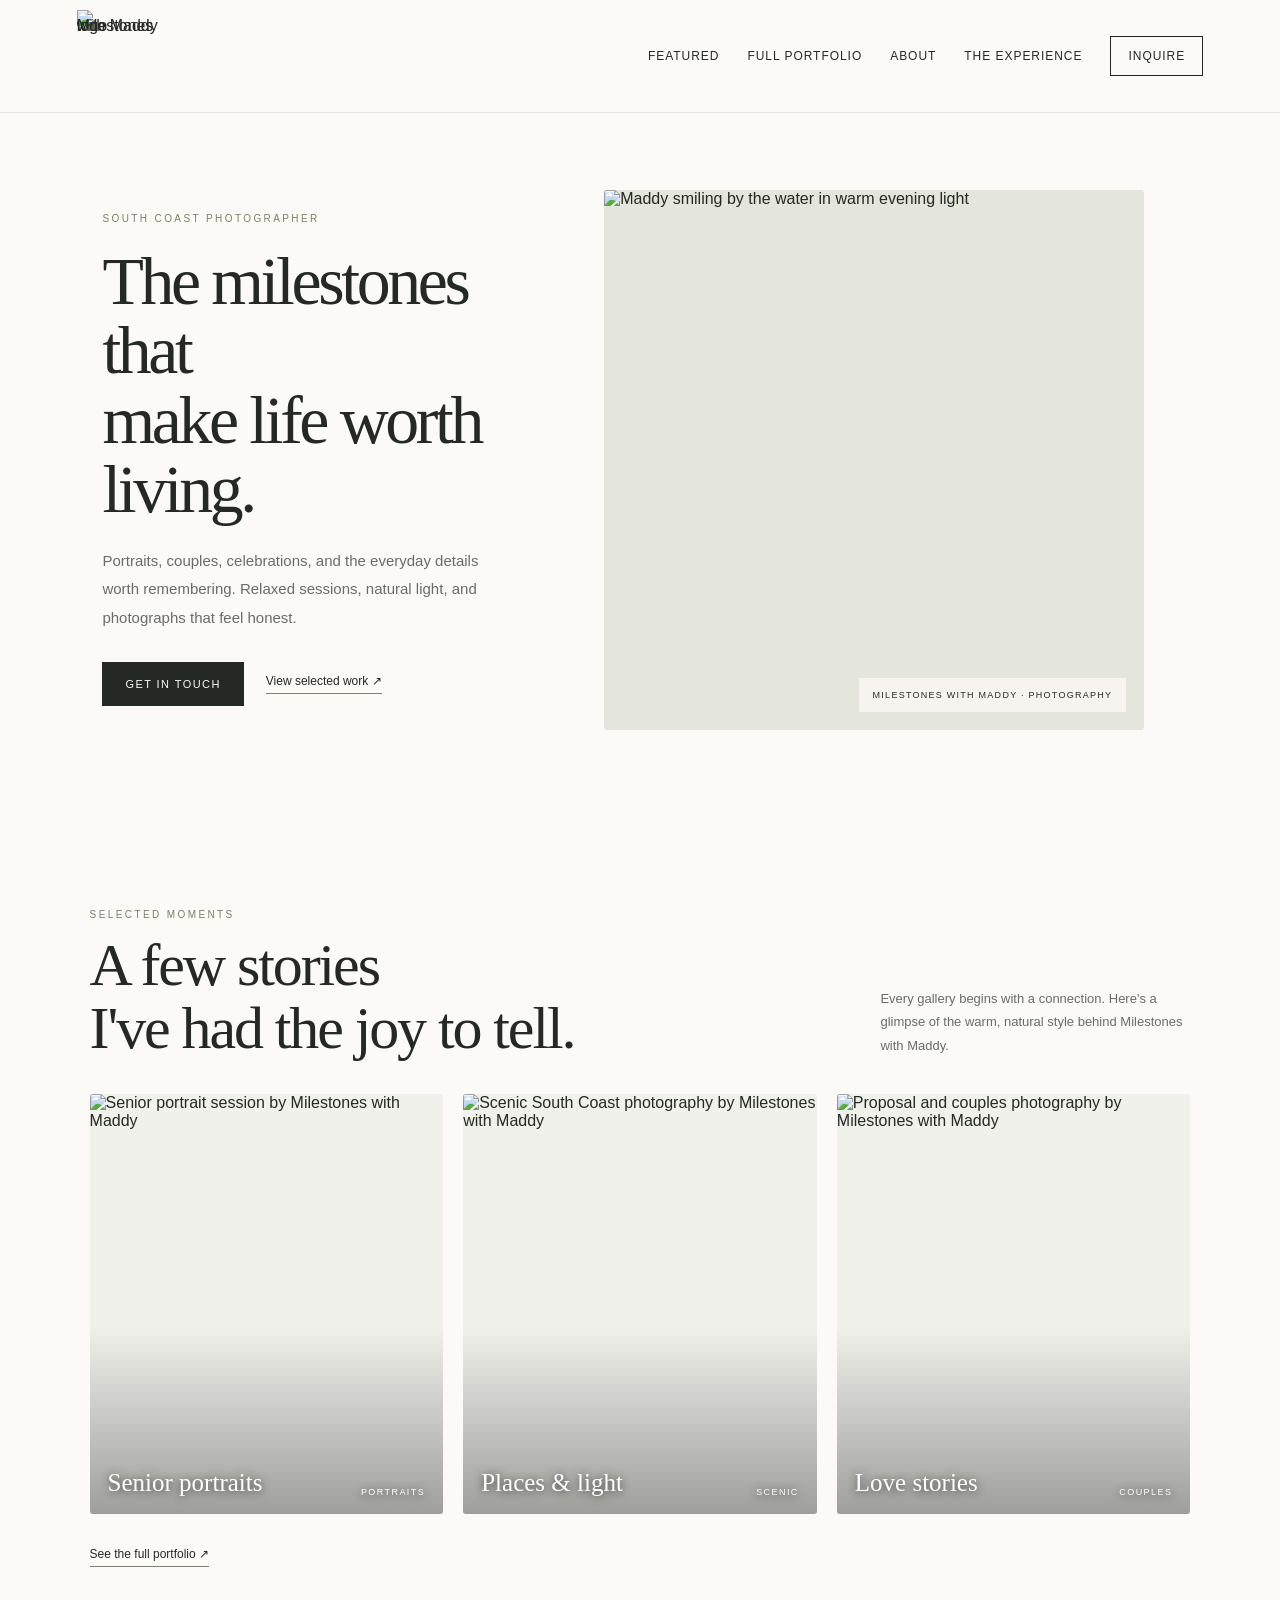
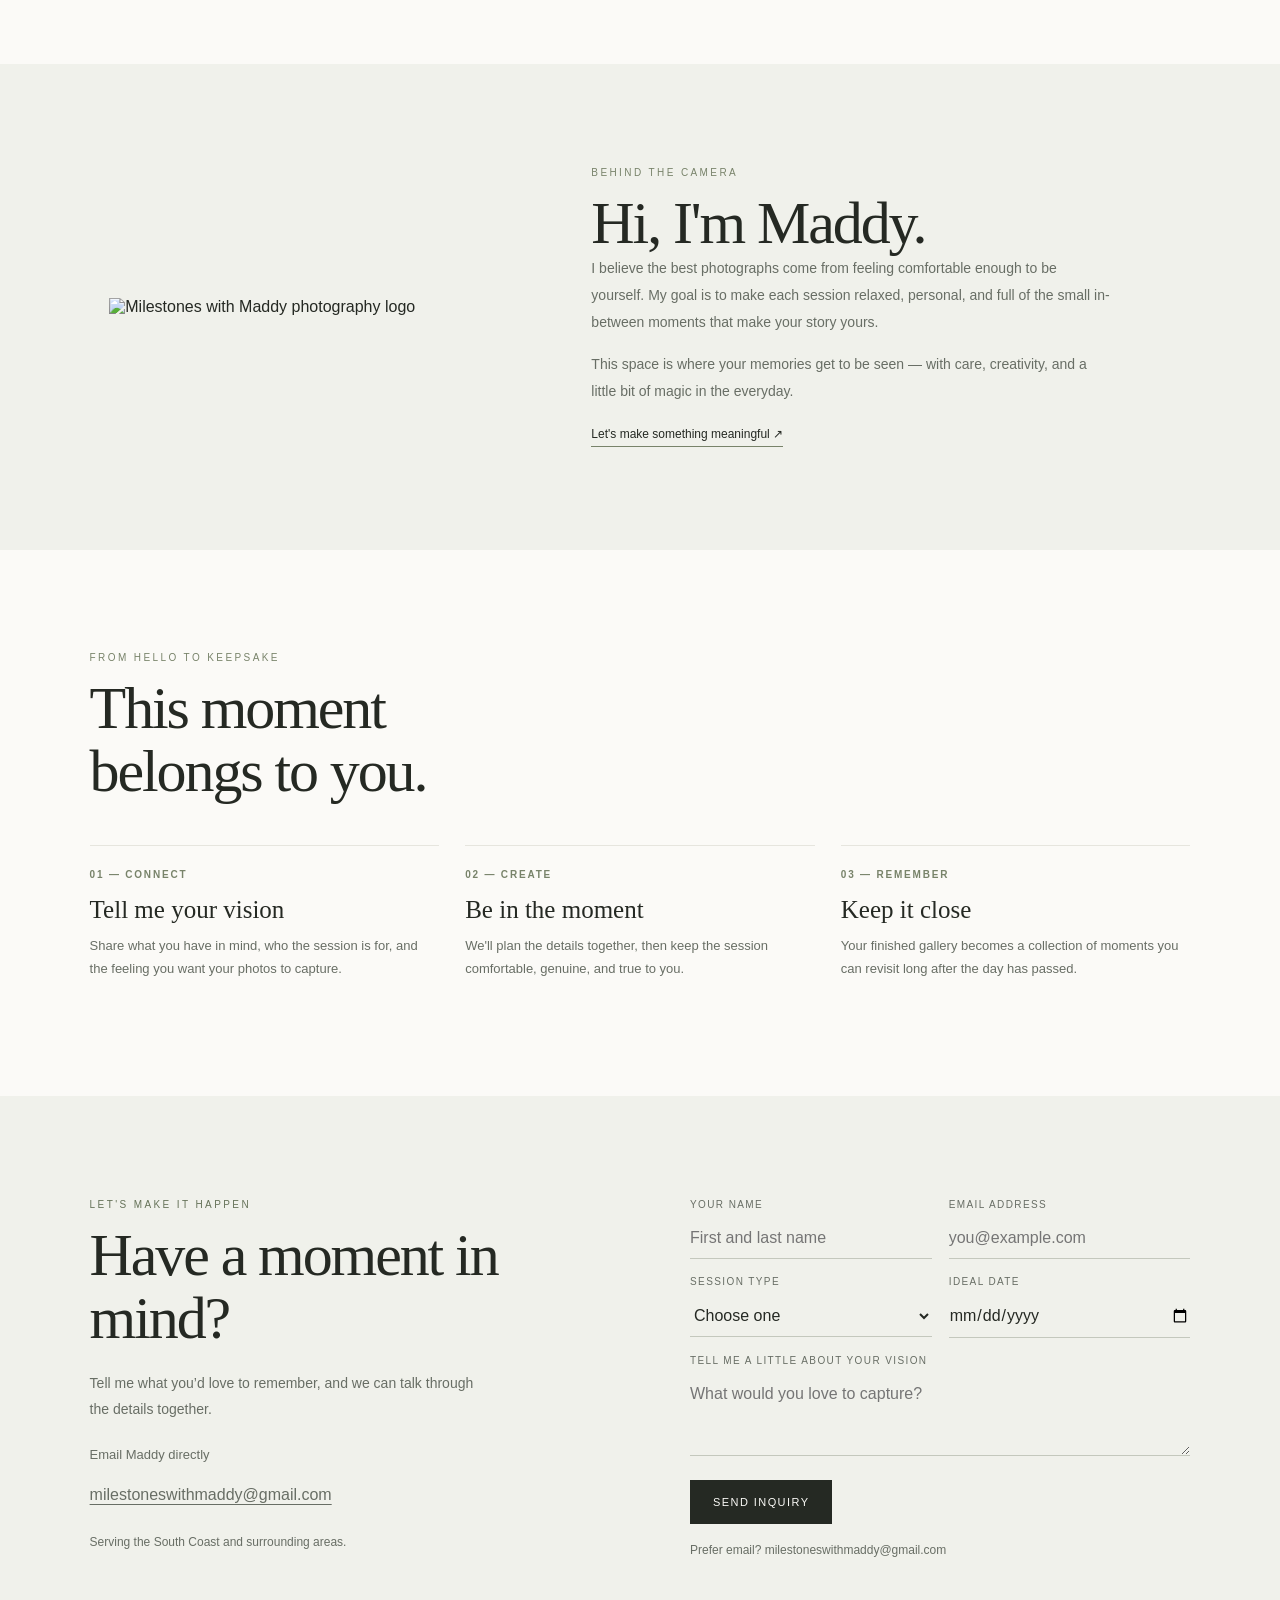
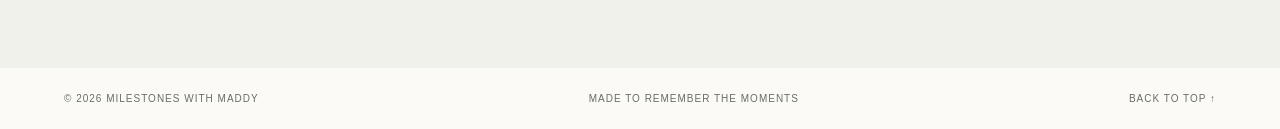
==== index.html @ b0c82dc0 "first commit website" ====
<!doctype html>
<html lang="en">
<head>
<meta charset="utf-8">
<meta name="viewport" content="width=device-width, initial-scale=1">
<title>Milestones with Maddy — Photography</title>
<meta name="description" content="Relaxed, natural-light portraits, couples, weddings and celebrations on the South Coast. Milestones with Maddy photography.">
<meta property="og:title" content="Milestones with Maddy — Photography">
<meta property="og:description" content="Relaxed sessions, natural light, and photographs that feel honest. Serving the South Coast.">
<meta property="og:image" content="images/maddy.jpg">
<link rel="icon" type="image/png" href="images/favicon.png">
<link rel="stylesheet" href="styles.css">
</head>
<body>
<header class="nav">
<a class="brand" href="index.html" aria-label="Milestones with Maddy — home"><img class="brand-logo" src="images/milestones-logo.png" alt="Milestones with Maddy logo"></a>
<button class="menu" id="menu" aria-expanded="false" aria-controls="navlinks" aria-label="Toggle navigation">Menu</button>
<nav class="navlinks" id="navlinks"><a href="#portfolio">Featured</a><a href="portfolio.html">Full portfolio</a><a href="#about">About</a><a href="#experience">The Experience</a><a class="cta" href="#contact">Inquire</a></nav>
</header>
<main>
<section class="hero" id="home">
<div><div class="eyebrow">South Coast photographer</div><h1>The milestones that<br>make life worth living.</h1><p>Portraits, couples, celebrations, and the everyday details worth remembering. Relaxed sessions, natural light, and photographs that feel honest.</p><div class="actions"><a class="btn" href="#contact">Get in touch</a><a class="text-link" href="#portfolio">View selected work ↗</a></div></div>
<div class="hero-art"><img src="images/maddy.jpg" alt="Maddy smiling by the water in warm evening light"><div class="art-note">Milestones with Maddy · Photography</div></div>
</section>
<section class="section" id="portfolio"><div class="section-head"><div><div class="eyebrow">Selected moments</div><h2>A few stories<br>I've had the joy to tell.</h2></div><p>Every gallery begins with a connection. Here's a glimpse of the warm, natural style behind Milestones with Maddy.</p></div>
<div class="gallery" id="featured"></div>
<div class="more"><a class="text-link" href="portfolio.html">See the full portfolio ↗</a></div>
</section>
<section class="section about" id="about"><div class="about-mark"><img src="images/milestones-logo.png" alt="Milestones with Maddy photography logo" loading="lazy"></div><div class="about-copy"><div class="eyebrow">Behind the camera</div><h2>Hi, I'm Maddy.</h2><p>I believe the best photographs come from feeling comfortable enough to be yourself. My goal is to make each session relaxed, personal, and full of the small in-between moments that make your story yours.</p><p>This space is where your memories get to be seen — with care, creativity, and a little bit of magic in the everyday.</p><a class="text-link" href="#contact">Let's make something meaningful ↗</a></div></section>
<section class="section" id="experience"><div class="eyebrow">From hello to keepsake</div><h2>This moment<br>belongs to you.</h2><div class="process"><div class="step"><b>01 — CONNECT</b><h3>Tell me your vision</h3><p>Share what you have in mind, who the session is for, and the feeling you want your photos to capture.</p></div><div class="step"><b>02 — CREATE</b><h3>Be in the moment</h3><p>We'll plan the details together, then keep the session comfortable, genuine, and true to you.</p></div><div class="step"><b>03 — REMEMBER</b><h3>Keep it close</h3><p>Your finished gallery becomes a collection of moments you can revisit long after the day has passed.</p></div></div></section>
<section class="section contact" id="contact"><div><div class="eyebrow">Let's make it happen</div><h2>Have a moment in mind?</h2><p>Tell me what you’d love to remember, and we can talk through the details together.</p><p style="font-size:13px">Email Maddy directly</p><p style="font-size:16px;margin-top:0"><a href="mailto:milestoneswithmaddy@gmail.com" style="text-decoration:underline;text-underline-offset:4px">milestoneswithmaddy@gmail.com</a></p><p style="font-size:12px">Serving the South Coast and surrounding areas.</p></div>
<form class="form" id="inquiry-form" action="https://formspree.io/f/xzedaqez" method="POST"><input type="hidden" name="_subject" value="New photography inquiry — Milestones with Maddy"><div class="field"><label for="name">Your name</label><input id="name" name="name" autocomplete="name" placeholder="First and last name" required></div><div class="field"><label for="email">Email address</label><input id="email" name="email" type="email" autocomplete="email" placeholder="you@example.com" required></div><div class="field"><label for="session">Session type</label><select id="session" name="session" required><option value="">Choose one</option><option>Portraits</option><option>Couples</option><option>Family</option><option>Graduation</option><option>Wedding</option><option>Proposal</option><option>Nature & scenic</option><option>Other / not sure yet</option></select></div><div class="field"><label for="date">Ideal date</label><input id="date" name="ideal_date" type="date"></div><div class="field full"><label for="message">Tell me a little about your vision</label><textarea id="message" name="message" placeholder="What would you love to capture?" required></textarea></div><button class="btn" type="submit">Send inquiry</button><div id="form-status" role="status" aria-live="polite">Prefer email? <a href="mailto:milestoneswithmaddy@gmail.com">milestoneswithmaddy@gmail.com</a></div></form>
</section>
</main>
<footer class="footer"><span>© <span id="year"></span> Milestones with Maddy</span><span>Made to remember the moments</span><a href="#home">Back to top ↑</a></footer>
<script src="photos.js"></script>
<script src="site.js"></script>
</body>
</html>
---- styles.css ----
:root { color-scheme: light; --paper:#fbfaf7; --ink:#252923; --muted:#686e65; --line:#e6e5de; --accent:#78836a; --card:#f0f1eb; }
* { box-sizing:border-box; }
html { scroll-behavior:smooth; scroll-padding-top:90px; }
body { margin:0; background:var(--paper); color:var(--ink); font-family:Inter,'Avenir Next',Avenir,Arial,sans-serif; }
a { color:inherit; text-decoration:none; }
button,input,select,textarea { font:inherit; }
:focus-visible { outline:2px solid var(--accent); outline-offset:3px; }
h1,h2,h3,p { margin-top:0; }
h1,h2 { font-family:Georgia,'Times New Roman',serif; font-weight:400; }

/* header */
.nav { position:relative; display:flex; align-items:center; justify-content:space-between; gap:24px; padding:10px clamp(20px,6vw,92px); border-bottom:1px solid var(--line); background:var(--paper); }
.brand { display:block; line-height:0; }
.brand-logo { display:block; width:92px; height:92px; object-fit:contain; }
.navlinks { display:flex; gap:28px; align-items:center; font-size:12px; letter-spacing:.08em; text-transform:uppercase; }
.navlinks a:hover,.navlinks a[aria-current="page"] { color:var(--accent); }
.navlinks .cta { border:1px solid var(--ink); padding:12px 17px; }
.navlinks .cta:hover { color:var(--ink); background:var(--card); }
.menu { display:none; background:none; color:var(--ink); border:1px solid var(--line); padding:9px 12px; cursor:pointer; }

/* shared bits */
.eyebrow { font-size:10px; letter-spacing:.24em; text-transform:uppercase; color:var(--accent); }
.btn { display:inline-flex; align-items:center; justify-content:center; background:var(--ink); color:var(--paper); padding:15px 22px; font-size:11px; text-transform:uppercase; letter-spacing:.13em; border:1px solid var(--ink); cursor:pointer; }
.btn:hover { opacity:.83; }
.btn:disabled { opacity:.6; cursor:wait; }
.text-link { font-size:12px; border-bottom:1px solid var(--accent); padding-bottom:5px; }
.section { padding:clamp(58px,8vw,108px) clamp(20px,7vw,110px); }
.section-head { display:flex; align-items:end; justify-content:space-between; gap:24px; margin-bottom:34px; }
h2 { font-size:clamp(38px,5vw,60px); line-height:1.05; margin:14px 0 0; letter-spacing:-.035em; }
.section-head p { color:var(--muted); max-width:310px; font-size:13px; line-height:1.8; margin-bottom:3px; }

/* hero */
.hero { display:grid; grid-template-columns:.8fr 1.2fr; min-height:610px; padding:clamp(32px,6vw,84px) clamp(20px,8vw,120px); gap:clamp(28px,5vw,76px); align-items:center; }
h1 { font-size:clamp(44px,5.3vw,70px); line-height:1.02; letter-spacing:-.05em; margin:23px 0; }
.hero p { color:var(--muted); font-size:15px; line-height:1.9; max-width:390px; }
.actions { display:flex; align-items:center; gap:22px; margin-top:30px; flex-wrap:wrap; }
.hero-art { position:relative; overflow:hidden; background:#e4e6dd; border-radius:3px; aspect-ratio:4/5; width:100%; max-width:540px; max-height:540px; justify-self:center; }
.hero-art img { display:block; width:100%; height:100%; object-fit:cover; object-position:center 35%; }
.art-note { position:absolute; z-index:2; right:18px; bottom:18px; background:rgba(250,247,241,.9); color:#282722; padding:12px 14px; font-size:9px; letter-spacing:.14em; text-transform:uppercase; }

/* featured cards (home) */
.gallery { display:grid; grid-template-columns:repeat(3,minmax(0,1fr)); gap:20px; }
.photo { position:relative; min-height:420px; overflow:hidden; background:var(--card); border-radius:3px; display:block; }
.photo img { position:absolute; inset:0; width:100%; height:100%; object-fit:cover; transition:transform .5s; }
.photo:hover img { transform:scale(1.04); }
.photo:after { content:""; position:absolute; inset:0; background:linear-gradient(180deg,transparent 55%,rgba(0,0,0,.34)); pointer-events:none; }
.photo-label { position:absolute; z-index:1; left:18px; right:18px; bottom:17px; display:flex; justify-content:space-between; align-items:end; gap:10px; color:#fff; text-shadow:0 1px 8px #333; }
.photo-label strong { font-family:Georgia,serif; font-size:25px; font-weight:400; }
.photo-label span { font-size:9px; letter-spacing:.16em; text-transform:uppercase; }
.more { margin-top:30px; }

/* about */
.about { background:var(--card); display:grid; grid-template-columns:.8fr 1.2fr; gap:clamp(30px,8vw,110px); align-items:center; }
.about-mark { display:grid; place-items:center; }
.about-mark img { display:block; width:min(100%,360px); height:auto; }
.about-copy p { color:var(--muted); font-size:14px; line-height:1.95; max-width:520px; }
.about-copy .text-link { display:inline-block; margin-top:8px; }

/* process */
.process { display:grid; grid-template-columns:repeat(3,1fr); gap:26px; margin-top:42px; }
.step { border-top:1px solid var(--line); padding-top:18px; }
.step b { color:var(--accent); font-size:10px; letter-spacing:.18em; }
.step h3 { font-family:Georgia,serif; font-size:25px; font-weight:400; margin:14px 0 10px; }
.step p { color:var(--muted); font-size:13px; line-height:1.8; }

/* contact */
.contact { background:var(--card); display:grid; grid-template-columns:1fr 1fr; gap:clamp(30px,8vw,100px); }
.contact .eyebrow { color:#657258; }
.contact h2 { max-width:460px; }
.contact p { color:var(--muted); font-size:14px; line-height:1.9; max-width:390px; margin-top:20px; }
.form { display:grid; grid-template-columns:1fr 1fr; gap:17px; align-content:start; }
.field { display:flex; flex-direction:column; gap:8px; }
.field.full { grid-column:1/-1; }
.field label { font-size:10px; letter-spacing:.14em; text-transform:uppercase; color:var(--muted); }
.field input,.field select,.field textarea { width:100%; background:transparent; border:0; border-bottom:1px solid #c4c8bd; color:var(--ink); padding:11px 0; border-radius:0; }
.field input:focus,.field select:focus,.field textarea:focus { outline:none; border-bottom-color:var(--ink); }
.field textarea { min-height:82px; resize:vertical; }
.form .btn { grid-column:1/-1; justify-self:start; margin-top:7px; }
#form-status { grid-column:1/-1; font-size:12px; color:var(--muted); line-height:1.6; }
.footer { padding:25px clamp(20px,5vw,76px); display:flex; justify-content:space-between; gap:18px; flex-wrap:wrap; color:var(--muted); font-size:10px; letter-spacing:.1em; text-transform:uppercase; }

/* portfolio page */
.intro { padding:clamp(45px,7vw,90px) clamp(20px,7vw,110px) 10px; }
.intro p { color:var(--muted); line-height:1.8; max-width:620px; }
.cats { position:sticky; top:0; z-index:5; display:flex; gap:26px; flex-wrap:wrap; padding:16px clamp(20px,7vw,110px); background:rgba(251,250,247,.94); backdrop-filter:blur(6px); border-bottom:1px solid var(--line); font-size:12px; letter-spacing:.08em; text-transform:uppercase; }
.cats a:hover { color:var(--accent); }
.gallery-section { padding:clamp(34px,5vw,60px) clamp(20px,7vw,110px) 10px; }
.gallery-section h2 { font-size:clamp(30px,3.6vw,40px); margin:0 0 22px; }
.gal { container-type:inline-size; }
.grid { --cols:3; --gap:16px; display:grid; grid-template-columns:repeat(var(--cols),minmax(0,1fr)); gap:var(--gap); grid-auto-flow:dense; grid-auto-rows:calc((100cqw - (var(--cols) - 1) * var(--gap)) / var(--cols) / 1.5); }
.grid figure { margin:0; background:var(--card); border-radius:3px; overflow:hidden; }
.grid figure.tall { grid-row:span 2; }
.grid button { display:block; width:100%; height:100%; padding:0; border:0; background:none; cursor:zoom-in; }
.grid img { display:block; width:100%; height:100%; object-fit:cover; }
.grid button:hover img { opacity:.92; }
.cta-band { margin-top:50px; padding:clamp(40px,6vw,70px) clamp(20px,7vw,110px); background:var(--card); }
.cta-band h2 { margin-bottom:18px; }
.cta-band p { color:var(--muted); font-size:14px; line-height:1.8; max-width:520px; margin:0 0 22px; }

/* lightbox */
.lb { position:fixed; inset:0; z-index:50; display:none; align-items:center; justify-content:center; background:rgba(20,22,18,.93); padding:clamp(16px,4vw,56px); }
.lb.open { display:flex; }
.lb img { max-width:100%; max-height:100%; object-fit:contain; border-radius:2px; }
.lb button { position:absolute; background:none; border:0; color:#fff; font-size:34px; line-height:1; padding:14px 18px; cursor:pointer; opacity:.8; }
.lb button:hover { opacity:1; }
.lb .x { top:6px; right:8px; } .lb .prev { left:4px; top:50%; transform:translateY(-50%); } .lb .next { right:4px; top:50%; transform:translateY(-50%); }
body.lb-open { overflow:hidden; }

@media(max-width:760px) {
  .brand-logo { width:72px; height:72px; }
  .navlinks { display:none; position:absolute; z-index:10; top:100%; left:0; right:0; padding:24px; background:var(--paper); border-bottom:1px solid var(--line); flex-direction:column; align-items:stretch; gap:20px; }
  .navlinks.open { display:flex; }
  .menu { display:block; }
  .hero { grid-template-columns:1fr; padding-top:40px; min-height:0; }
  .hero-art { min-height:420px; } .hero-art img { height:420px; }
  .gallery { grid-template-columns:1fr 1fr; } .photo { min-height:300px; } .photo:nth-child(3) { grid-column:1/-1; }
  .about,.contact { grid-template-columns:1fr; }
  .about-mark img { width:min(70%,260px); }
  .section-head { align-items:start; flex-direction:column; }
  .process { grid-template-columns:1fr; gap:12px; }
  .grid { --cols:2; }
}
@media(max-width:430px) {
  .gallery { grid-template-columns:1fr; } .photo,.photo:nth-child(3) { min-height:340px; grid-column:auto; }
  .form { grid-template-columns:1fr; } .field.full,.form .btn,#form-status { grid-column:1; }
  h1 { font-size:52px; }
  .grid { --cols:1; }
}
@media(prefers-reduced-motion:reduce) { html { scroll-behavior:auto; } .photo img { transition:none; } }
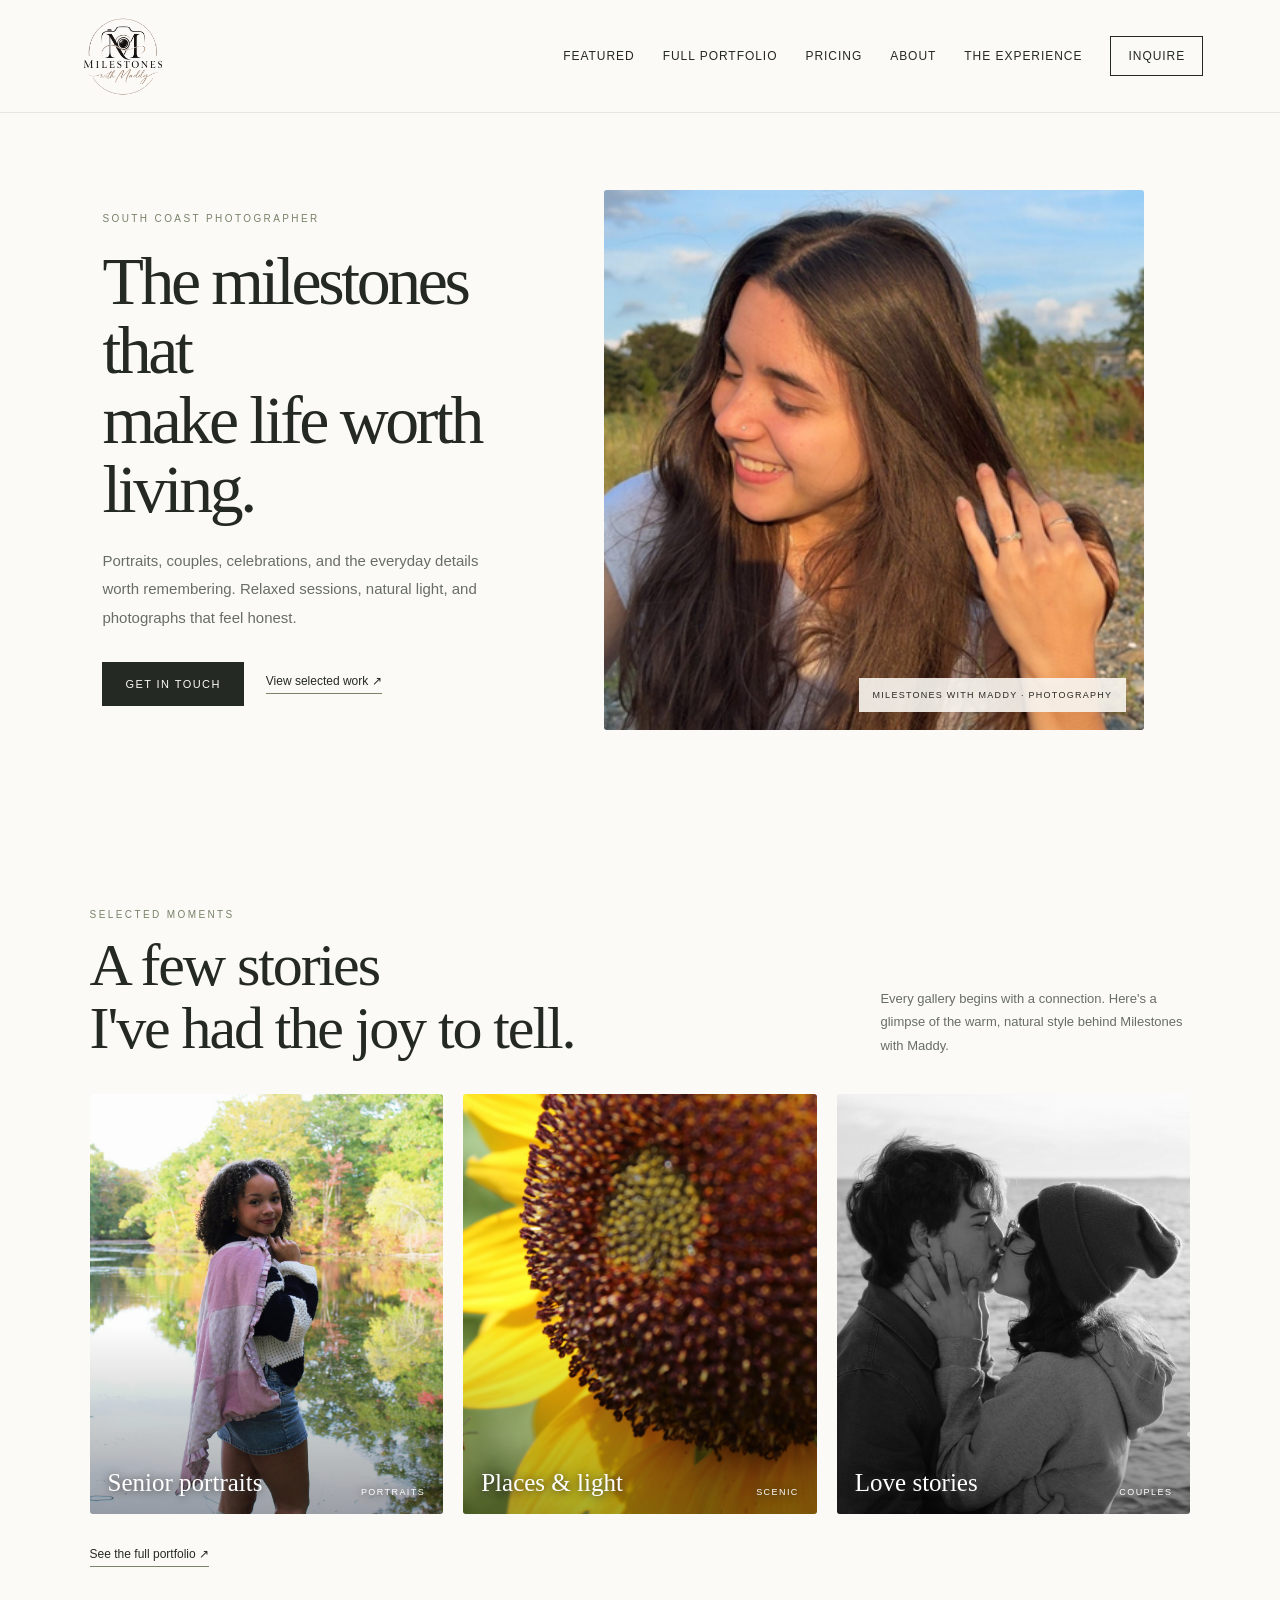
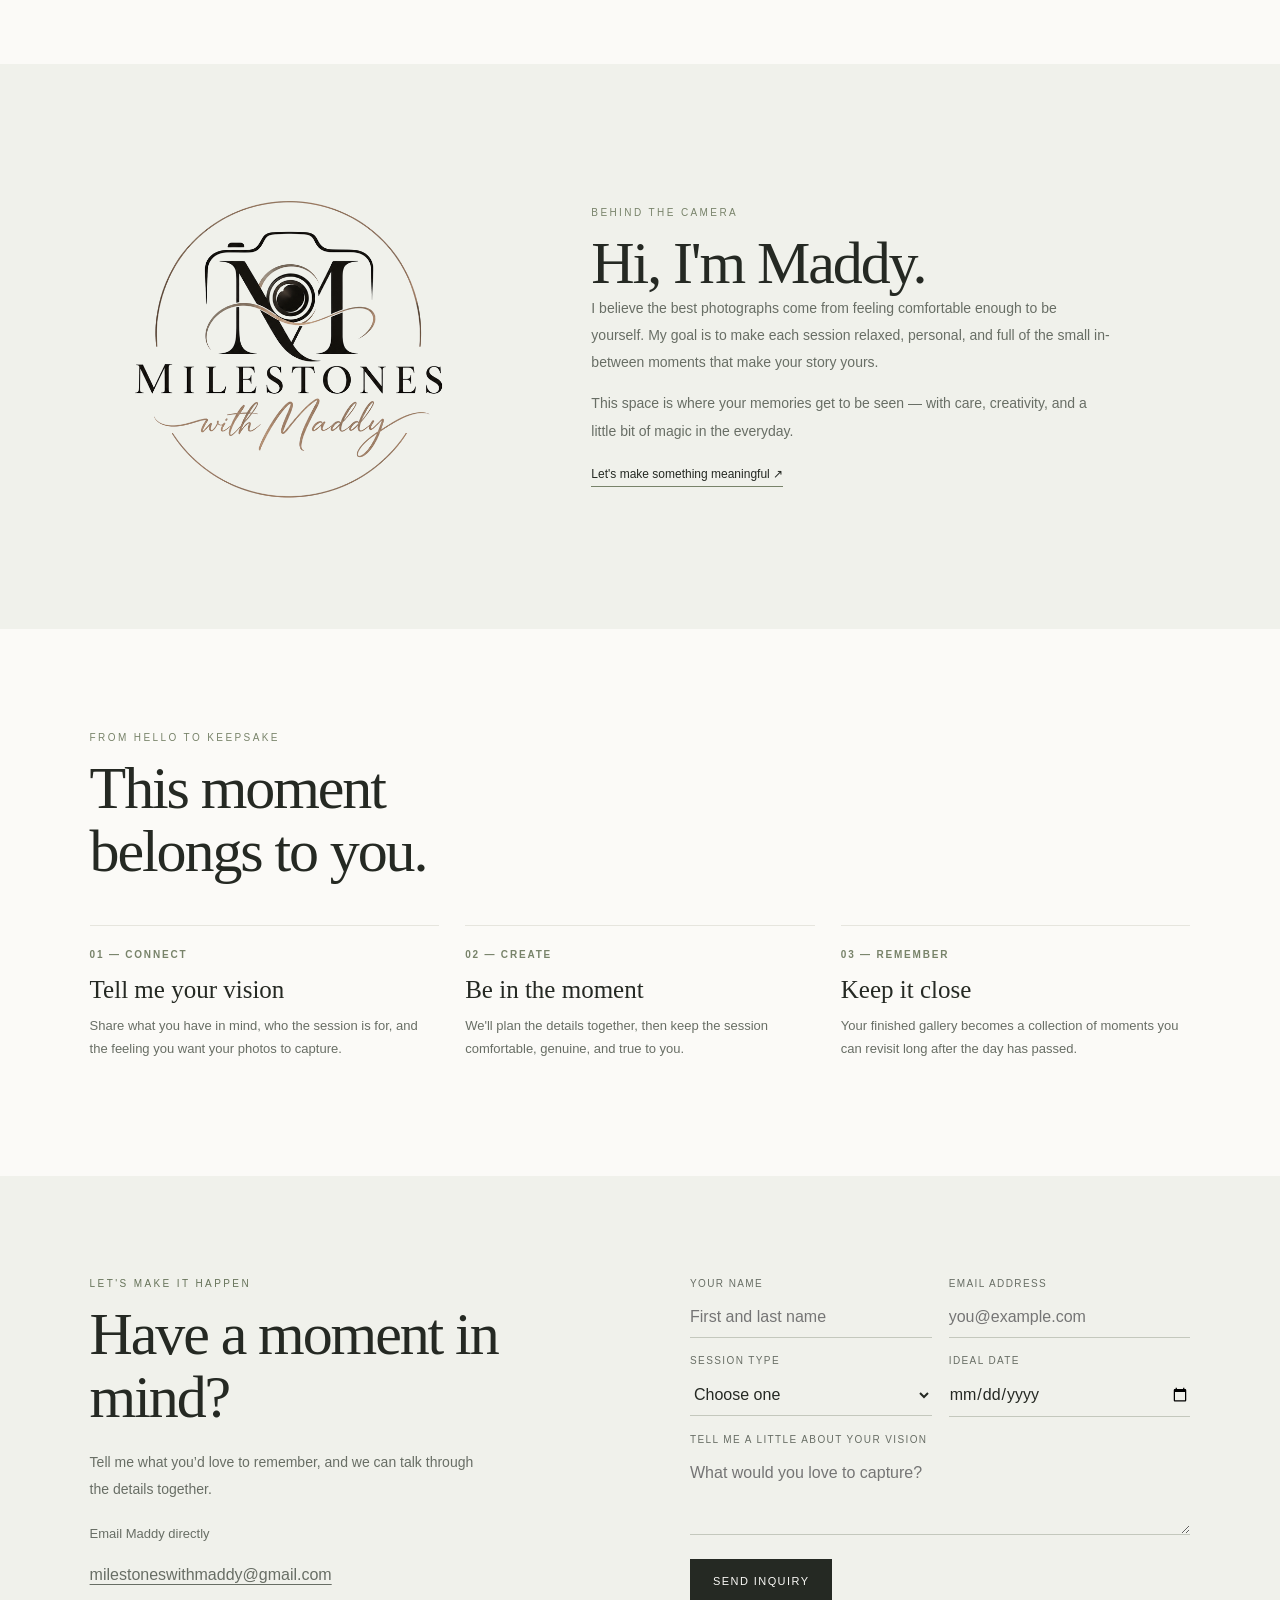
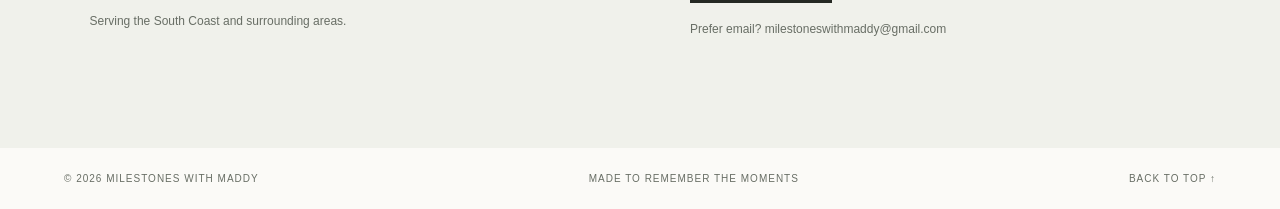
==== commit a22fcdb6: "Add files via upload" ====
--- a/index.html
+++ b/index.html
@@ -15,7 +15,7 @@
 <header class="nav">
 <a class="brand" href="index.html" aria-label="Milestones with Maddy — home"><img class="brand-logo" src="images/milestones-logo.png" alt="Milestones with Maddy logo"></a>
 <button class="menu" id="menu" aria-expanded="false" aria-controls="navlinks" aria-label="Toggle navigation">Menu</button>
-<nav class="navlinks" id="navlinks"><a href="#portfolio">Featured</a><a href="portfolio.html">Full portfolio</a><a href="#about">About</a><a href="#experience">The Experience</a><a class="cta" href="#contact">Inquire</a></nav>
+<nav class="navlinks" id="navlinks"><a href="#portfolio">Featured</a><a href="portfolio.html">Full portfolio</a><a href="pricing.html">Pricing</a><a href="#about">About</a><a href="#experience">The Experience</a><a class="cta" href="#contact">Inquire</a></nav>
 </header>
 <main>
 <section class="hero" id="home">
--- a/styles.css
+++ b/styles.css
@@ -127,3 +127,57 @@
   .grid { --cols:1; }
 }
 @media(prefers-reduced-motion:reduce) { html { scroll-behavior:auto; } .photo img { transition:none; } }
+
+/* pricing page */
+.packages { display:grid; grid-template-columns:repeat(4,minmax(0,1fr)); gap:20px; align-items:stretch; }
+.pkg { display:flex; flex-direction:column; padding:30px 28px 28px; background:var(--card); border:1px solid var(--line); border-radius:3px; }
+.pkg h3 { font-family:Georgia,'Times New Roman',serif; font-size:28px; font-weight:400; margin:0 0 6px; letter-spacing:-.02em; }
+.pkg .for { color:var(--muted); font-size:13px; line-height:1.7; margin-bottom:22px; min-height:44px; }
+.price { font-family:Georgia,'Times New Roman',serif; font-size:46px; letter-spacing:-.04em; line-height:1; margin-bottom:4px; }
+.price small { font-family:Inter,'Avenir Next',Avenir,Arial,sans-serif; font-size:12px; letter-spacing:0; color:var(--muted); margin-right:6px; }
+.length { color:var(--muted); font-size:12px; margin-bottom:22px; }
+.pkg ul { list-style:none; margin:0 0 28px; padding:20px 0 0; border-top:1px solid var(--line); flex:1; }
+.pkg li { position:relative; padding-left:20px; margin-bottom:11px; font-size:13px; line-height:1.6; }
+.pkg li:before { content:""; position:absolute; left:0; top:.7em; width:10px; height:1px; background:var(--accent); }
+.pkg .btn { align-self:flex-start; }
+.pricing-note { margin-top:22px; color:var(--muted); font-size:13px; line-height:1.8; max-width:620px; }
+
+.addons { border-top:1px solid var(--line); max-width:760px; }
+.addon { display:flex; justify-content:space-between; align-items:baseline; gap:24px; padding:18px 0; border-bottom:1px solid var(--line); }
+.addon strong { font-weight:500; font-size:15px; }
+.addon p { margin:4px 0 0; color:var(--muted); font-size:13px; line-height:1.7; }
+.addon .amt { font-family:Georgia,'Times New Roman',serif; font-size:22px; white-space:nowrap; }
+
+.faq { max-width:760px; border-top:1px solid var(--line); }
+.faq details { border-bottom:1px solid var(--line); }
+.faq summary { cursor:pointer; list-style:none; display:flex; justify-content:space-between; align-items:center; gap:20px; padding:20px 0; font-size:15px; }
+.faq summary::-webkit-details-marker { display:none; }
+.faq summary:after { content:"+"; font-size:22px; color:var(--accent); line-height:1; }
+.faq details[open] summary:after { content:"–"; }
+.faq details p { color:var(--muted); font-size:14px; line-height:1.9; margin:0 0 22px; max-width:620px; }
+
+@media(max-width:1100px) {
+  .packages { grid-template-columns:repeat(2,minmax(0,1fr)); }
+  .pkg .for { min-height:0; }
+}
+@media(max-width:600px) {
+  .packages { grid-template-columns:1fr; max-width:520px; }
+}
+@media(max-width:430px) {
+  .addon { flex-direction:column; gap:6px; }
+}
+
+/* bundles */
+.bundles { display:grid; grid-template-columns:repeat(2,minmax(0,1fr)); gap:20px; }
+.bundle { display:flex; flex-direction:column; align-items:flex-start; padding:30px 28px 28px; background:var(--card); border:1px solid var(--line); border-radius:3px; }
+.bundle .tag { margin-bottom:14px; padding:5px 9px; border:1px solid var(--accent); color:#657258; font-size:10px; letter-spacing:.14em; text-transform:uppercase; }
+.bundle h3 { font-family:Georgia,'Times New Roman',serif; font-size:26px; font-weight:400; margin:0 0 6px; letter-spacing:-.02em; }
+.bundle-sub { color:var(--muted); font-size:13px; margin-bottom:20px; }
+.bundle-price { display:flex; align-items:baseline; gap:14px; margin-bottom:6px; }
+.bundle-price .now { font-family:Georgia,'Times New Roman',serif; font-size:44px; letter-spacing:-.04em; line-height:1; }
+.bundle-price s { color:var(--muted); font-size:16px; }
+.save { color:#657258; font-size:12px; letter-spacing:.06em; margin-bottom:20px; }
+.bundle p { color:var(--muted); font-size:13px; line-height:1.8; margin-bottom:26px; flex:1; max-width:440px; }
+.sr { position:absolute; width:1px; height:1px; overflow:hidden; clip:rect(0 0 0 0); white-space:nowrap; }
+.addon .amt small { font-family:Inter,'Avenir Next',Avenir,Arial,sans-serif; font-size:12px; color:var(--muted); margin-right:6px; }
+@media(max-width:700px) { .bundles { grid-template-columns:1fr; } }
